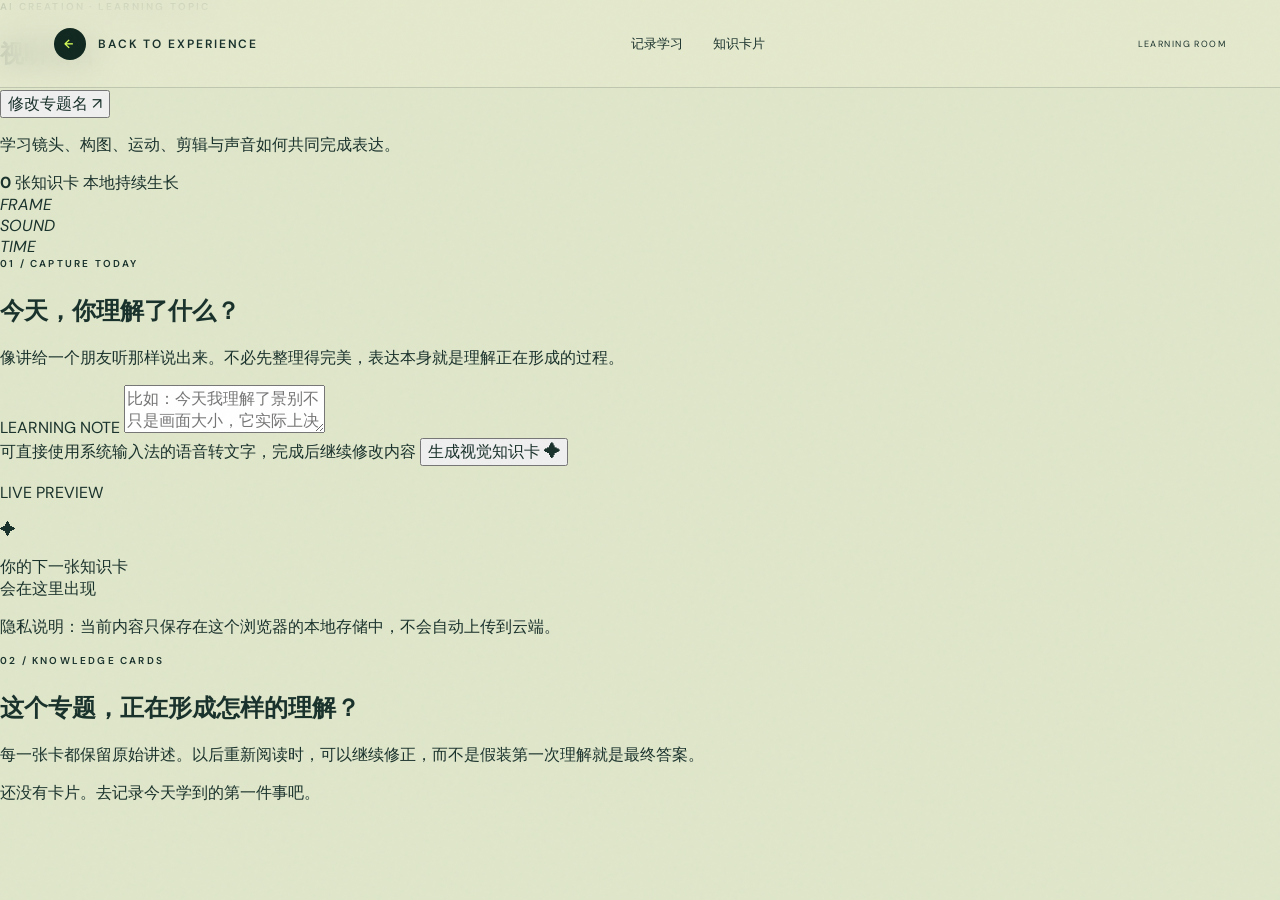
==== learning-topic.html @ 5f82a2ad "Update learning topics" ====
<!doctype html>
<html lang="zh-CN">
  <head>
    <meta charset="UTF-8" />
    <meta name="viewport" content="width=device-width, initial-scale=1.0" />
    <meta name="theme-color" content="#afcbd8" />
    <title>学习专题 · Nuonuo's Garden</title>
    <link rel="preconnect" href="https://fonts.googleapis.com" />
    <link rel="preconnect" href="https://fonts.gstatic.com" crossorigin />
    <link href="https://fonts.googleapis.com/css2?family=DM+Sans:wght@300;400;500;600&family=Noto+Serif+SC:wght@400;500;600&display=swap" rel="stylesheet" />
    <link rel="stylesheet" href="styles.css" />
  </head>
  <body class="learning-topic-page">
    <div class="noise"></div>
    <nav class="nav learning-nav">
      <a class="brand" href="experience.html#ai"><span class="brand-seed">←</span><span>BACK TO EXPERIENCE</span></a>
      <div class="nav-links"><a href="#capture">记录学习</a><a href="#cards">知识卡片</a></div>
      <span class="page-marker">LEARNING ROOM</span>
    </nav>

    <main>
      <section class="topic-hero">
        <div class="topic-hero-copy">
          <p class="eyebrow">AI CREATION · LEARNING TOPIC</p>
          <div class="editable-topic-title">
            <h1 id="topic-title">视听语言</h1>
            <button id="rename-topic" type="button">修改专题名 ↗</button>
          </div>
          <p id="topic-description">学习镜头、构图、运动、剪辑与声音如何共同完成表达。</p>
          <div class="topic-stats">
            <span><strong id="card-count">0</strong> 张知识卡</span>
            <span>本地持续生长</span>
          </div>
        </div>
        <div class="topic-hero-art" aria-hidden="true">
          <span></span><span></span><span></span>
          <i>FRAME<br />SOUND<br />TIME</i>
        </div>
      </section>

      <section class="learning-capture" id="capture">
        <div class="capture-heading">
          <div>
            <p class="section-index">01 / CAPTURE TODAY</p>
            <h2>今天，你理解了什么？</h2>
          </div>
          <p>像讲给一个朋友听那样说出来。不必先整理得完美，表达本身就是理解正在形成的过程。</p>
        </div>

        <div class="capture-workspace">
          <div class="capture-input">
            <label for="learning-input">LEARNING NOTE</label>
            <textarea id="learning-input" placeholder="比如：今天我理解了景别不只是画面大小，它实际上决定了观众与人物之间的心理距离……"></textarea>
            <div class="capture-actions">
              <span class="input-hint">可直接使用系统输入法的语音转文字，完成后继续修改内容</span>
              <button class="generate-card-button" id="generate-card" type="button">生成视觉知识卡 <b>✦</b></button>
            </div>
          </div>

          <div class="card-preview-panel">
            <p>LIVE PREVIEW</p>
            <div class="empty-preview" id="empty-preview">
              <span>✦</span>
              <p>你的下一张知识卡<br />会在这里出现</p>
            </div>
            <div class="generated-preview" id="generated-preview" hidden>
              <img id="preview-image" alt="新生成的视觉知识卡" />
              <div>
                <button id="download-card" type="button">下载 PNG ↓</button>
                <button id="continue-learning" type="button">继续记录</button>
              </div>
            </div>
          </div>
        </div>
        <p class="storage-note">隐私说明：当前内容只保存在这个浏览器的本地存储中，不会自动上传到云端。</p>
      </section>

      <section class="learning-card-library" id="cards">
        <div class="card-library-heading">
          <div><p class="section-index">02 / KNOWLEDGE CARDS</p><h2>这个专题，正在形成怎样的理解？</h2></div>
          <p>每一张卡都保留原始讲述。以后重新阅读时，可以继续修正，而不是假装第一次理解就是最终答案。</p>
        </div>
        <div class="learning-card-grid" id="learning-card-grid"></div>
        <div class="empty-library" id="empty-library">还没有卡片。去记录今天学到的第一件事吧。</div>
      </section>
    </main>

    <div class="rename-dialog" id="rename-dialog" hidden>
      <div>
        <label for="rename-input">专题名称</label>
        <input id="rename-input" maxlength="24" />
        <textarea id="description-input" maxlength="100" placeholder="用一句话描述这个专题"></textarea>
        <div><button id="cancel-rename" type="button">取消</button><button id="save-rename" type="button">保存</button></div>
      </div>
    </div>
    <script src="learning-topics.js"></script>
  </body>
</html>
---- styles.css ----
:root {
  --ink: #19312b;
  --paper: #dfe6ca;
  --cream: #f2efd9;
  --lime: #d9ff59;
  --pink: #ffa7b4;
  --blue: #a7d9e7;
  --green: #376a50;
  --deep: #102820;
}

* {
  box-sizing: border-box;
}

html {
  scroll-behavior: smooth;
}

body {
  margin: 0;
  color: var(--ink);
  background: var(--paper);
  font-family: "DM Sans", "PingFang SC", sans-serif;
  overflow-x: hidden;
}

button,
textarea {
  font: inherit;
}

button,
a {
  color: inherit;
}

.noise {
  position: fixed;
  inset: 0;
  z-index: 100;
  pointer-events: none;
  opacity: 0.045;
  background-image: url("data:image/svg+xml,%3Csvg viewBox='0 0 180 180' xmlns='http://www.w3.org/2000/svg'%3E%3Cfilter id='n'%3E%3CfeTurbulence type='fractalNoise' baseFrequency='.9' numOctaves='4' stitchTiles='stitch'/%3E%3C/filter%3E%3Crect width='100%25' height='100%25' filter='url(%23n)' opacity='.5'/%3E%3C/svg%3E");
}

.cursor-orb {
  position: fixed;
  width: 340px;
  height: 340px;
  border-radius: 50%;
  pointer-events: none;
  z-index: 0;
  transform: translate(-50%, -50%);
  background: radial-gradient(circle, rgba(240, 255, 179, 0.18), transparent 68%);
  transition: opacity 0.2s;
}

.nav {
  height: 88px;
  position: fixed;
  top: 0;
  left: 0;
  right: 0;
  z-index: 20;
  padding: 0 4.2vw;
  display: flex;
  align-items: center;
  justify-content: space-between;
  border-bottom: 1px solid rgba(25, 49, 43, 0.18);
  background: rgba(230, 234, 207, .78);
  backdrop-filter: blur(15px);
}

main > section {
  scroll-margin-top: 87px;
}

.brand,
.nav-links a {
  text-decoration: none;
}

.brand {
  display: flex;
  align-items: center;
  gap: 12px;
  font-size: 12px;
  letter-spacing: 0.16em;
  font-weight: 600;
}

.brand-seed {
  width: 32px;
  height: 32px;
  display: grid;
  place-items: center;
  color: var(--lime);
  background: var(--deep);
  border-radius: 50%;
}

.nav-links {
  display: flex;
  gap: 30px;
  font-size: 13px;
}

.nav-links a {
  position: relative;
}

.nav-links a::after {
  content: "";
  position: absolute;
  left: 0;
  bottom: -8px;
  width: 0;
  height: 1px;
  background: var(--ink);
  transition: width 0.3s ease;
}

.nav-links a:hover::after {
  width: 100%;
}

.sound-button {
  width: 42px;
  height: 42px;
  padding: 0;
  border-radius: 50%;
  border: 1px solid rgba(25, 49, 43, 0.35);
  background: transparent;
  display: flex;
  justify-content: center;
  align-items: center;
  gap: 3px;
  cursor: pointer;
}

.sound-button span {
  width: 2px;
  height: 10px;
  background: var(--ink);
  animation: audio 1.2s ease-in-out infinite alternate;
}

.sound-button span:nth-child(2) {
  animation-delay: -0.5s;
  height: 16px;
}

.sound-button span:nth-child(3) {
  animation-delay: -0.8s;
  height: 7px;
}

@keyframes audio {
  to { transform: scaleY(0.35); }
}

.hero {
  height: max(760px, 100vh);
  min-height: 720px;
  position: relative;
  display: grid;
  grid-template-columns: 40% 60%;
  align-items: center;
  overflow: hidden;
  background:
    radial-gradient(circle at 73% 48%, rgba(248, 255, 210, 0.8), transparent 34%),
    linear-gradient(135deg, #d6dfbd, #e8e8cc 72%, #d3dfc2);
}

.hero-copy {
  position: relative;
  z-index: 3;
  padding: 84px 0 0 8vw;
}

.eyebrow,
.section-index {
  margin: 0 0 25px;
  font-size: 10px;
  font-weight: 600;
  letter-spacing: 0.22em;
}

.hero h1 {
  max-width: 650px;
  margin: 0;
  font-family: "Noto Serif SC", serif;
  font-size: clamp(46px, 4.2vw, 64px);
  font-weight: 400;
  line-height: 1.15;
  letter-spacing: -0.055em;
}

.hero h1 em {
  display: block;
  font-style: normal;
  color: #5a7a61;
}

.intro {
  margin: 28px 0 34px;
  line-height: 1.95;
  font-family: "Noto Serif SC", serif;
  font-size: 15px;
  color: rgba(25, 49, 43, 0.7);
}

.primary-button {
  width: 205px;
  height: 58px;
  padding: 0 8px 0 24px;
  border: 0;
  border-radius: 99px;
  color: var(--lime);
  background: var(--deep);
  display: flex;
  justify-content: space-between;
  align-items: center;
  cursor: pointer;
  transition: transform 0.3s, box-shadow 0.3s;
}

.primary-button:hover {
  transform: translateY(-3px);
  box-shadow: 0 15px 30px rgba(16, 40, 32, 0.2);
}

.primary-button i {
  width: 43px;
  height: 43px;
  border-radius: 50%;
  display: grid;
  place-items: center;
  background: var(--lime);
  color: var(--deep);
  font-style: normal;
}

.world-stage {
  position: absolute;
  inset: 88px 0 0 35%;
  perspective: 1100px;
}

.world-stage-3d {
  overflow: hidden;
  perspective: none;
  cursor: grab;
  touch-action: none;
}

.world-stage-3d:active {
  cursor: grabbing;
}

.garden-canvas,
.garden-canvas canvas {
  position: absolute;
  inset: 0;
  width: 100%;
  height: 100%;
}

.garden-canvas canvas {
  display: block;
  outline: none;
}

.world-gradient {
  position: absolute;
  inset: 0;
  z-index: 2;
  pointer-events: none;
  background:
    linear-gradient(90deg, rgba(222, 230, 202, .9) 0%, transparent 18%),
    linear-gradient(0deg, rgba(222, 230, 202, .36), transparent 18%);
}

.world-loading {
  position: absolute;
  z-index: 8;
  left: 50%;
  top: 50%;
  display: flex;
  flex-direction: column;
  align-items: center;
  gap: 12px;
  transform: translate(-50%, -50%);
  transition: opacity .7s, visibility .7s;
}

.world-loading.ready {
  opacity: 0;
  visibility: hidden;
}

.world-loading span {
  width: 38px;
  height: 38px;
  border-radius: 50%;
  border: 1px solid rgba(25, 49, 43, .18);
  border-top-color: var(--ink);
  animation: spin 1.1s linear infinite;
}

.world-loading p {
  margin: 0;
  font: 10px "Noto Serif SC";
  letter-spacing: .1em;
}

.sky-haze {
  position: absolute;
  border-radius: 50%;
  filter: blur(8px);
  opacity: 0.58;
}

.haze-one {
  width: 350px;
  height: 70px;
  top: 12%;
  left: 26%;
  background: rgba(255,255,255,0.55);
  transform: rotate(-8deg);
}

.haze-two {
  width: 260px;
  height: 58px;
  right: 4%;
  top: 48%;
  background: rgba(255,255,255,0.35);
}

.sun {
  position: absolute;
  width: 114px;
  height: 114px;
  top: 7%;
  right: 7%;
  border-radius: 50%;
  display: flex;
  flex-direction: column;
  justify-content: center;
  align-items: center;
  background: rgba(228, 255, 119, 0.6);
  box-shadow: 0 0 60px rgba(228, 255, 119, 0.7);
  animation: breathe 4s ease-in-out infinite;
}

.sun span { font-size: 9px; letter-spacing: .12em; }
.sun strong { margin-top: 4px; font: 500 17px "Noto Serif SC"; }

@keyframes breathe {
  50% { transform: scale(1.06); box-shadow: 0 0 90px rgba(228, 255, 119, 0.85); }
}

.island-wrap {
  position: absolute;
  width: min(57vw, 780px);
  height: 630px;
  left: 49%;
  top: 51%;
  transform: translate(-50%, -48%);
  transform-style: preserve-3d;
  transition: transform 0.2s ease-out;
}

.island {
  position: absolute;
  width: 580px;
  height: 500px;
  left: 50%;
  top: 48%;
  transform: translate(-50%, -50%) rotateX(5deg) rotateZ(-4deg);
  filter: drop-shadow(0 40px 28px rgba(34, 52, 36, 0.18));
}

.land-top {
  position: absolute;
  z-index: 5;
  width: 570px;
  height: 325px;
  border-radius: 48% 52% 51% 49% / 46% 43% 57% 54%;
  background:
    radial-gradient(circle at 72% 32%, #bacf83 0 2%, transparent 2.4%),
    radial-gradient(circle at 77% 45%, #8eb36b 0 1.5%, transparent 2%),
    radial-gradient(circle at 40% 64%, #c2d78b 0 3%, transparent 3.4%),
    linear-gradient(150deg, #a9c67a, #6e9c61 65%, #588855);
  box-shadow:
    inset 12px 18px 40px rgba(236,255,184,.35),
    inset -18px -18px 30px rgba(36,85,57,.2);
  overflow: hidden;
}

.island-soil {
  position: absolute;
  z-index: 2;
  width: 520px;
  height: 290px;
  left: 27px;
  top: 155px;
  clip-path: polygon(0 0, 100% 0, 83% 64%, 56% 100%, 27% 80%);
  background: linear-gradient(160deg, #8b6748, #5b4938 45%, #273a2e);
  overflow: hidden;
}

.soil-layer {
  position: absolute;
  left: -3%;
  width: 108%;
  height: 24px;
  border-radius: 50%;
  border-top: 2px solid rgba(240, 208, 146, .25);
}

.layer-a { top: 40%; transform: rotate(4deg); }
.layer-b { top: 57%; transform: rotate(-4deg); }
.layer-c { top: 72%; transform: rotate(7deg); }

.roots i {
  position: absolute;
  width: 2px;
  height: 130px;
  left: 50%;
  top: 5px;
  background: linear-gradient(#cba66a, transparent);
  transform-origin: top;
  opacity: .55;
}

.roots i:nth-child(1) { transform: rotate(18deg); }
.roots i:nth-child(2) { transform: rotate(-24deg); }
.roots i:nth-child(3) { left: 36%; transform: rotate(8deg); }
.roots i:nth-child(4) { left: 66%; transform: rotate(-12deg); }
.roots i:nth-child(5) { left: 77%; transform: rotate(25deg); }

.island-shadow {
  position: absolute;
  left: 50%;
  bottom: 5%;
  width: 480px;
  height: 70px;
  border-radius: 50%;
  background: rgba(42, 65, 51, 0.16);
  filter: blur(24px);
  transform: translateX(-50%);
}

.path {
  position: absolute;
  background: #d7d29b;
  opacity: .8;
}

.path-one {
  width: 240px;
  height: 65px;
  left: 160px;
  top: 168px;
  border-radius: 50%;
  transform: rotate(15deg);
}

.path-two {
  width: 80px;
  height: 210px;
  left: 288px;
  top: 37px;
  border-radius: 50%;
  transform: rotate(-10deg);
}

.pond {
  position: absolute;
  width: 150px;
  height: 84px;
  left: 68px;
  top: 140px;
  border: 6px solid rgba(239,235,180,.5);
  border-radius: 52% 48% 58% 42%;
  transform: rotate(-12deg);
  background: linear-gradient(145deg, #7ebbb3, #aee0d2);
  box-shadow: inset 7px 8px 10px rgba(255,255,255,.35);
}

.pond-glint {
  position: absolute;
  width: 65px;
  height: 2px;
  left: 30px;
  top: 23px;
  background: rgba(255,255,255,.7);
  box-shadow: 25px 17px 0 rgba(255,255,255,.45);
  animation: glint 3s ease-in-out infinite;
}

@keyframes glint { 50% { transform: translateX(14px); opacity: .35; } }

.tree {
  position: absolute;
  width: 160px;
  height: 190px;
  left: 218px;
  top: 15px;
  z-index: 8;
}

.trunk {
  position: absolute;
  width: 22px;
  height: 110px;
  left: 70px;
  bottom: 4px;
  border-radius: 10px;
  background: linear-gradient(90deg, #5d4932, #8a6741);
  transform: rotate(4deg);
}

.trunk::after,
.trunk::before {
  content: "";
  position: absolute;
  width: 10px;
  height: 62px;
  top: -23px;
  left: -11px;
  border-radius: 8px;
  background: #6d5236;
  transform: rotate(-34deg);
}

.trunk::after {
  left: 23px;
  transform: rotate(39deg);
}

.crown {
  position: absolute;
  border-radius: 47% 53% 45% 55%;
  background: radial-gradient(circle at 35% 30%, #b7d579, #548659 72%);
  box-shadow: inset -8px -8px 20px rgba(31,77,54,.22);
}

.crown-a { width: 100px; height: 95px; left: 28px; top: 3px; }
.crown-b { width: 90px; height: 80px; left: 3px; top: 48px; }
.crown-c { width: 94px; height: 88px; right: 0; top: 46px; }

.tree-fruit {
  position: absolute;
  z-index: 4;
  width: 9px;
  height: 9px;
  border-radius: 50%;
  background: var(--pink);
  box-shadow: 0 0 0 3px rgba(255,255,255,.15);
}
.f1 { left: 49px; top: 43px; }
.f2 { left: 112px; top: 71px; }
.f3 { left: 73px; top: 96px; }

.glass-house {
  position: absolute;
  z-index: 7;
  width: 120px;
  height: 110px;
  right: 55px;
  top: 92px;
  filter: drop-shadow(5px 8px 8px rgba(23,50,39,.2));
}

.house-roof {
  width: 0;
  height: 0;
  border-left: 60px solid transparent;
  border-right: 60px solid transparent;
  border-bottom: 48px solid rgba(224, 244, 213, .8);
}

.house-body {
  height: 62px;
  border: 2px solid rgba(50,90,68,.5);
  background:
    linear-gradient(90deg, transparent 32%, rgba(43,84,64,.4) 33% 34%, transparent 35% 65%, rgba(43,84,64,.4) 66% 67%, transparent 68%),
    rgba(210, 239, 207, .55);
}

.house-door {
  position: absolute;
  width: 30px;
  height: 48px;
  bottom: 0;
  left: 45px;
  border: 2px solid #52765d;
}

.mountain {
  position: absolute;
  width: 0;
  height: 0;
  border-left: 52px solid transparent;
  border-right: 52px solid transparent;
  border-bottom: 104px solid #769899;
  filter: drop-shadow(6px 7px 4px rgba(25,65,57,.16));
}

.mountain::after {
  content: "";
  position: absolute;
  left: -25px;
  top: 53px;
  width: 0;
  height: 0;
  border-left: 25px solid transparent;
  border-right: 25px solid transparent;
  border-bottom: 51px solid #ebefdc;
}

.m1 { right: 30px; top: 14px; transform: scale(.72); }
.m2 { right: 88px; top: 20px; transform: scale(.48); opacity: .78; }

.plant-bed {
  position: absolute;
  z-index: 6;
  width: 75px;
  height: 52px;
  background:
    radial-gradient(ellipse at bottom, transparent 52%, #ef9aa5 54% 61%, transparent 63%) 0 0 / 18px 25px,
    radial-gradient(ellipse at bottom, transparent 52%, #f5d966 54% 61%, transparent 63%) 8px 10px / 18px 25px;
}

.bed-one { left: 88px; top: 85px; transform: rotate(-12deg); }
.bed-two { left: 390px; top: 222px; transform: rotate(10deg) scale(.8); }

.generated-plants {
  position: absolute;
  z-index: 12;
  left: 397px;
  top: 179px;
  display: flex;
  gap: 7px;
  align-items: flex-end;
}

.new-flower {
  position: relative;
  width: 18px;
  height: 62px;
  transform-origin: bottom;
  animation: growPlant 1.2s cubic-bezier(.2,.95,.4,1.1) both;
}

.new-flower::before {
  content: "";
  position: absolute;
  left: 8px;
  bottom: 0;
  width: 2px;
  height: 50px;
  background: #315f43;
}

.new-flower::after {
  content: "✿";
  position: absolute;
  left: -1px;
  top: -3px;
  color: #fff1d1;
  font-size: 21px;
  text-shadow: 0 1px 5px #e4919b;
}

@keyframes growPlant {
  from { transform: scaleY(0) rotate(-8deg); opacity: 0; }
  to { transform: scaleY(1) rotate(0); opacity: 1; }
}

.floating-label {
  position: absolute;
  z-index: 9;
  padding: 11px 15px 11px 32px;
  border: 1px solid rgba(25,49,43,.25);
  border-radius: 8px;
  background: rgba(239, 242, 215, .62);
  backdrop-filter: blur(7px);
  box-shadow: 0 10px 30px rgba(35,60,48,.08);
}

.floating-label p { margin: 0 0 2px; font: 500 12px "Noto Serif SC"; }
.floating-label small { opacity: .58; font-size: 9px; }
.label-dot {
  position: absolute;
  width: 7px; height: 7px;
  border-radius: 50%;
  background: var(--lime);
  box-shadow: 0 0 0 5px rgba(177,203,101,.2);
  left: 14px; top: 20px;
}
.label-library { left: 13%; top: 22%; animation: float 4s ease-in-out infinite; }
.label-snow { right: 5%; bottom: 25%; animation: float 4s ease-in-out -2s infinite; }
@keyframes float { 50% { transform: translateY(-9px); } }

.world-caption {
  z-index: 9;
  position: absolute;
  right: 5%;
  bottom: 5%;
  display: flex;
  align-items: center;
  gap: 13px;
  font-size: 10px;
  letter-spacing: .08em;
}
.world-caption span {
  width: 27px; height: 27px;
  display: grid; place-items: center;
  border-radius: 50%;
  border: 1px solid rgba(25,49,43,.4);
}

.drag-icon {
  font-size: 13px;
}

.scroll-note {
  position: absolute;
  left: 4.2vw;
  bottom: 28px;
  display: flex;
  gap: 16px;
  align-items: center;
  font-size: 9px;
  letter-spacing: .18em;
  transform: rotate(-90deg);
  transform-origin: left center;
}
.scroll-note i { width: 50px; height: 1px; background: var(--ink); }

.manifesto {
  min-height: 700px;
  padding: 110px 8vw 90px;
  color: var(--cream);
  background: var(--deep);
}

.value-section {
  padding: 125px 8vw 135px;
  background: #f1efdc;
}

.value-intro {
  padding-bottom: 80px;
  border-bottom: 1px solid rgba(25,49,43,.2);
}

.value-question {
  margin: 0 0 18px;
  color: rgba(25,49,43,.55);
  font: 400 13px "Noto Serif SC";
}

.value-intro h2 {
  max-width: 1050px;
  margin: 0;
  font: 400 clamp(43px, 5.7vw, 82px)/1.28 "Noto Serif SC";
  letter-spacing: -.055em;
}

.value-intro h2 em {
  color: #5f8063;
  font-style: normal;
}

.value-body {
  display: grid;
  grid-template-columns: 36% 64%;
  padding-top: 75px;
}

.value-statement {
  padding-right: 6vw;
}

.value-statement p {
  margin: 0 0 22px;
  color: rgba(25,49,43,.64);
  font: 400 13px/2 "Noto Serif SC";
}

.value-statement .lead {
  color: var(--ink);
  font-size: 19px;
  line-height: 1.85;
}

.ability-grid {
  display: grid;
  grid-template-columns: repeat(2, 1fr);
  border-top: 1px solid rgba(25,49,43,.2);
  border-left: 1px solid rgba(25,49,43,.2);
}

.ability-grid article {
  min-height: 185px;
  padding: 25px 28px;
  border-right: 1px solid rgba(25,49,43,.2);
  border-bottom: 1px solid rgba(25,49,43,.2);
  transition: background .3s, transform .3s;
}

.ability-grid article:hover {
  background: #e2e9bb;
  transform: translateY(-3px);
}

.ability-grid span {
  font-size: 9px;
  letter-spacing: .14em;
}

.ability-grid h3 {
  margin: 42px 0 10px;
  font: 500 19px "Noto Serif SC";
}

.ability-grid p {
  margin: 0;
  color: rgba(25,49,43,.6);
  font: 400 11px/1.8 "Noto Serif SC";
}

.ability-grid .ability-future {
  color: var(--lime);
  background: var(--deep);
}

.ability-grid .ability-future:hover {
  background: #23483c;
}

.ability-grid .ability-future p {
  color: rgba(242,239,217,.62);
}

.journey-section {
  padding: 125px 8vw 135px;
  color: var(--cream);
  background: #23483c;
}

.journey-head {
  display: flex;
  justify-content: space-between;
  align-items: end;
  margin-bottom: 80px;
}

.journey-head h2 {
  margin: 0;
  font: 400 clamp(42px, 5vw, 72px)/1.3 "Noto Serif SC";
  letter-spacing: -.05em;
}

.journey-head > p {
  margin: 0 0 10px;
  color: rgba(242,239,217,.55);
  font: 400 12px/1.9 "Noto Serif SC";
}

.journey-section .section-index {
  color: var(--lime);
}

.journey-timeline {
  border-top: 1px solid rgba(242,239,217,.22);
}

.journey-chapter {
  display: grid;
  grid-template-columns: 18% 62% 20%;
  padding: 48px 0 55px;
  border-bottom: 1px solid rgba(242,239,217,.22);
}

.chapter-year span,
.chapter-main small {
  color: var(--lime);
  font-size: 9px;
  letter-spacing: .17em;
}

.chapter-year strong {
  display: block;
  margin-top: 15px;
  font: 400 20px "Noto Serif SC";
}

.chapter-main {
  padding-right: 7vw;
}

.chapter-main h3 {
  margin: 14px 0 22px;
  font: 400 clamp(25px, 2.5vw, 37px)/1.45 "Noto Serif SC";
}

.chapter-main > p {
  margin: 0 0 26px;
  color: rgba(242,239,217,.66);
  font: 400 12px/2 "Noto Serif SC";
}

.chapter-main ul {
  margin: 0;
  padding: 0;
  list-style: none;
}

.chapter-main li {
  position: relative;
  padding: 9px 0 9px 18px;
  color: rgba(242,239,217,.78);
  border-top: 1px solid rgba(242,239,217,.1);
  font-size: 11px;
}

.chapter-main li::before {
  content: "↗";
  position: absolute;
  left: 0;
  color: var(--lime);
}

.chapter-seed {
  width: 145px;
  height: 145px;
  margin-left: auto;
  border: 1px solid rgba(217,255,89,.5);
  border-radius: 50%;
  display: flex;
  flex-direction: column;
  justify-content: center;
  align-items: center;
  text-align: center;
}

.chapter-seed i {
  margin-bottom: 10px;
  color: var(--lime);
  font-size: 8px;
  letter-spacing: .12em;
  font-style: normal;
}

.chapter-seed span {
  font: 400 12px/1.6 "Noto Serif SC";
}

.chapter-now .chapter-seed {
  color: var(--deep);
  border-color: var(--lime);
  background: var(--lime);
}

.chapter-now .chapter-seed i {
  color: var(--deep);
}

.manifesto .section-index { color: var(--lime); }
.manifesto-title { display: grid; grid-template-columns: 32% 68%; }
.manifesto-title > p {
  margin: 13px 0 0;
  font-size: 12px;
  color: rgba(242,239,217,.6);
}
.manifesto h2 {
  max-width: 850px;
  margin: 0;
  font: 400 clamp(36px, 4.2vw, 60px)/1.35 "Noto Serif SC";
  letter-spacing: -.045em;
}
.manifesto h2 span { color: var(--lime); }
.rule-notes {
  width: 68%;
  margin: 85px 0 0 auto;
  display: grid;
  grid-template-columns: repeat(3, 1fr);
  border-top: 1px solid rgba(242,239,217,.18);
}
.rule-notes article { padding: 27px 35px 0 0; }
.rule-notes span { color: var(--lime); font: 500 12px "Noto Serif SC"; }
.rule-notes p { font-size: 11px; line-height: 1.8; color: rgba(242,239,217,.5); }

.life-cards {
  padding: 120px 4.2vw 140px;
  background: #f1efdc;
}

.card-content-map {
  margin: 85px 4vw 0;
  display: grid;
  grid-template-columns: repeat(2, 1fr);
  border-top: 1px solid rgba(25,49,43,.2);
  border-left: 1px solid rgba(25,49,43,.2);
}

.card-content-map > article,
.livelihood-card {
  min-height: 260px;
  padding: 34px 36px;
  border-right: 1px solid rgba(25,49,43,.2);
  border-bottom: 1px solid rgba(25,49,43,.2);
}

.content-card-title {
  display: flex;
  gap: 20px;
  align-items: baseline;
}

.content-card-title span {
  font-size: 9px;
}

.content-card-title h3,
.livelihood-card h3 {
  margin: 0;
  font: 500 21px "Noto Serif SC";
}

.card-content-map > article > p,
.livelihood-card p {
  margin: 25px 0;
  color: rgba(25,49,43,.65);
  font: 400 12px/1.9 "Noto Serif SC";
}

.tag-row {
  display: flex;
  flex-wrap: wrap;
  gap: 7px;
}

.tag-row span {
  padding: 6px 10px;
  border: 1px solid rgba(25,49,43,.22);
  border-radius: 99px;
  font-size: 9px;
}

.livelihood-card {
  color: var(--cream);
  background: var(--deep);
}

.livelihood-card > span {
  color: var(--lime);
  font-size: 8px;
  letter-spacing: .17em;
}

.livelihood-card h3 {
  margin-top: 22px;
  font-size: 28px;
}

.livelihood-card p {
  color: rgba(242,239,217,.64);
}

.future-section {
  padding: 125px 8vw 140px;
  background: #dce5bd;
}

.future-heading {
  display: grid;
  grid-template-columns: 28% 48% 24%;
  align-items: end;
  margin-bottom: 70px;
}

.future-heading .section-index {
  align-self: start;
}

.future-heading h2 {
  margin: 0;
  font: 400 clamp(38px, 4.2vw, 62px)/1.35 "Noto Serif SC";
  letter-spacing: -.045em;
}

.future-heading > p:last-child {
  margin: 0 0 10px;
  padding-left: 30px;
  color: rgba(25,49,43,.58);
  font: 400 11px/1.9 "Noto Serif SC";
}

.future-grid {
  display: grid;
  grid-template-columns: repeat(3, 1fr);
  gap: 12px;
}

.future-grid article {
  min-height: 285px;
  padding: 26px;
  border: 1px solid rgba(25,49,43,.24);
  border-radius: 3px;
  display: flex;
  flex-direction: column;
  transition: transform .35s, background .35s;
}

.future-grid article:hover {
  transform: translateY(-8px);
  background: rgba(242,239,217,.5);
}

.future-grid span {
  font-size: 8px;
  letter-spacing: .16em;
}

.future-grid h3 {
  margin: auto 0 16px;
  font: 500 23px "Noto Serif SC";
}

.future-grid p {
  margin: 0;
  color: rgba(25,49,43,.62);
  font: 400 11px/1.85 "Noto Serif SC";
}

.future-grid .future-product {
  color: var(--lime);
  background: var(--deep);
  border-color: var(--deep);
}

.future-grid .future-product:hover {
  background: #23483c;
}

.future-grid .future-product p {
  color: rgba(242,239,217,.64);
}

.decades-section {
  min-height: 760px;
  padding: 125px 8vw;
  display: grid;
  grid-template-columns: 42% 58%;
  align-items: center;
  overflow: hidden;
  background: #e8c5ad;
}

.decades-copy {
  padding-right: 5vw;
}

.decades-copy h2 {
  max-width: 540px;
  margin: 0;
  font: 400 clamp(38px, 3.8vw, 54px)/1.4 "Noto Serif SC";
  letter-spacing: -.045em;
}

.decades-copy > p:last-child {
  margin-top: 30px;
  color: rgba(25,49,43,.62);
  font: 400 12px/2 "Noto Serif SC";
}

.decade-rings {
  position: relative;
  height: 520px;
}

.decade-rings article {
  position: absolute;
  width: 330px;
  height: 330px;
  padding: 75px 62px;
  border: 1px solid rgba(25,49,43,.35);
  border-radius: 50%;
  transition: transform .4s, background .4s;
}

.decade-rings article:hover {
  z-index: 5;
  transform: translateY(-12px);
  background: rgba(242,239,217,.64);
}

.decade-rings article:nth-child(1) { left: 0; top: 95px; background: var(--lime); }
.decade-rings article:nth-child(2) { left: 30%; top: 0; }
.decade-rings article:nth-child(3) { left: 56%; top: 155px; }

.decade-rings span {
  font-size: 11px;
  letter-spacing: .13em;
}

.decade-rings h3 {
  margin: 20px 0 14px;
  font: 500 24px "Noto Serif SC";
}

.decade-rings p {
  margin: 0;
  color: rgba(25,49,43,.66);
  font: 400 11px/1.8 "Noto Serif SC";
}

.decade-rings i {
  position: absolute;
  right: 42px;
  bottom: 48px;
  font-size: 8px;
  letter-spacing: .13em;
  font-style: normal;
}

.section-head {
  padding: 0 4vw 65px;
  display: flex;
  justify-content: space-between;
  align-items: flex-end;
}
.section-head h2,
.memory-copy h2 {
  margin: 0;
  font: 400 clamp(40px, 4.8vw, 68px)/1.25 "Noto Serif SC";
  letter-spacing: -.04em;
}
.section-desc {
  width: 300px;
  margin: 0 0 10px;
  font: 400 13px/1.9 "Noto Serif SC";
  color: rgba(25,49,43,.58);
}

.card-orbit {
  display: grid;
  grid-template-columns: repeat(5, minmax(180px, 1fr));
  gap: 12px;
}

.life-card {
  min-height: 480px;
  padding: 22px 20px;
  border-radius: 150px 150px 20px 20px;
  display: flex;
  flex-direction: column;
  justify-content: space-between;
  position: relative;
  overflow: hidden;
  transition: transform .45s cubic-bezier(.2,.7,.3,1), border-radius .45s;
  cursor: pointer;
  color: inherit;
  text-decoration: none;
}

.card-enter {
  height: 34px;
  margin-top: 18px;
  padding-top: 12px;
  border-top: 1px solid rgba(25,49,43,.25);
  display: flex;
  justify-content: space-between;
  font-size: 10px;
}

.card-enter i {
  font-style: normal;
  transition: transform .3s;
}

.life-card:hover .card-enter i {
  transform: translateX(5px);
}

.card-detail-hero {
  min-height: 100vh;
  padding: 150px 8vw 85px;
  position: relative;
  display: flex;
  align-items: center;
  overflow: hidden;
  background: #d9e6a2;
}

.work-nav {
  background: rgba(217,230,162,.84);
}

.page-marker {
  font-size: 9px;
  letter-spacing: .16em;
}

.detail-number {
  position: absolute;
  right: 3vw;
  bottom: -15vw;
  color: rgba(25,49,43,.07);
  font: 500 55vw/1 "DM Sans";
  letter-spacing: -.12em;
}

.detail-copy {
  position: relative;
  z-index: 2;
  max-width: 1120px;
}

.detail-copy h1 {
  max-width: 1100px;
  margin: 0;
  font: 400 clamp(44px, 4.2vw, 64px)/1.3 "Noto Serif SC";
  letter-spacing: -.055em;
}

.detail-copy h1 em {
  display: block;
  color: #587557;
  font-style: normal;
}

.detail-copy > p:last-child {
  max-width: 520px;
  margin-top: 35px;
  color: rgba(25,49,43,.62);
  font: 400 14px/2 "Noto Serif SC";
}

.detail-orbit {
  position: absolute;
  right: 8vw;
  top: 24%;
  width: 250px;
  height: 250px;
}

.detail-orbit span {
  position: absolute;
  inset: 0;
  border: 1px solid rgba(25,49,43,.35);
  border-radius: 50%;
}

.detail-orbit span:nth-child(2) { transform: translateX(-52px); }
.detail-orbit span:nth-child(3) { transform: translateX(52px); }
.detail-orbit p {
  position: absolute;
  inset: 0;
  display: grid;
  place-items: center;
  margin: 0;
  text-align: center;
  font: 500 12px/1.7 "Noto Serif SC";
}

.detail-scroll {
  position: absolute;
  left: 8vw;
  bottom: 42px;
  z-index: 3;
  padding-bottom: 8px;
  border-bottom: 1px solid rgba(25,49,43,.4);
  text-decoration: none;
  font-size: 10px;
  letter-spacing: .12em;
}

.work-now {
  padding: 125px 8vw 140px;
  background: #dce5bd;
}

.work-future-grid {
  grid-template-columns: repeat(3, 1fr);
}

.return-world {
  height: 160px;
  display: grid;
  place-items: center;
  color: var(--lime);
  background: var(--deep);
  text-decoration: none;
  font: 400 18px "Noto Serif SC";
}
.life-card:hover { transform: translateY(-16px); border-radius: 110px 110px 20px 20px; }
.card-work { background: #d9e6a2; }
.card-experience { background: #a9d4c5; }
.card-sense { background: #aac8e1; }
.card-record { background: #efc6ae; }
.card-share { background: #f3aeb7; }
.card-top { display: flex; justify-content: space-between; font-size: 10px; }
.card-top i { font-size: 17px; font-style: normal; }
.life-card small { font-size: 8px; letter-spacing: .16em; }
.life-card h3 { margin: 8px 0; font: 500 26px "Noto Serif SC"; }
.life-card p { min-height: 52px; margin: 0; font: 400 11px/1.65 "Noto Serif SC"; }
.card-progress { height: 2px; margin-top: 18px; background: rgba(25,49,43,.2); }
.card-progress i {
  display: block; height: 100%; width: var(--progress);
  background: var(--ink); transition: width .7s;
}

.card-symbol { height: 190px; position: relative; }
.symbol-work span {
  position: absolute;
  width: 72px; height: 72px;
  border: 1px solid var(--ink);
  border-radius: 50%;
  left: calc(50% - 36px); top: 42px;
}
.symbol-work span:nth-child(2) { transform: translateX(-28px); }
.symbol-work span:nth-child(3) { transform: translateX(28px); }
.symbol-map span {
  position: absolute; left: 50%; top: 20px;
  width: 1px; height: 150px; background: var(--ink);
  transform-origin: bottom;
}
.symbol-map span:nth-child(1) { transform: rotate(-42deg); }
.symbol-map span:nth-child(2) { transform: rotate(0); }
.symbol-map span:nth-child(3) { transform: rotate(42deg); }
.symbol-wave span {
  position: absolute; left: 8%; right: 8%; height: 38px;
  border-top: 1px solid var(--ink); border-radius: 50%;
}
.symbol-wave span:nth-child(1) { top: 47px; }
.symbol-wave span:nth-child(2) { top: 76px; }
.symbol-wave span:nth-child(3) { top: 105px; }
.symbol-record span {
  position: absolute; width: 120px; height: 145px;
  left: calc(50% - 60px); top: 20px;
  border: 1px solid var(--ink); border-radius: 60px 60px 4px 4px;
  box-shadow: 10px 10px 0 rgba(25,49,43,.1);
}
.symbol-record span::after {
  content: "10"; position: absolute; inset: 0;
  display: grid; place-items: center;
  font: 400 44px "Noto Serif SC";
}
.symbol-flower {
  display: grid; place-items: center;
  font-size: 125px; line-height: 1;
  animation: spin 18s linear infinite;
}
@keyframes spin { to { transform: rotate(360deg); } }

.memory-section {
  min-height: 820px;
  padding: 130px 6vw;
  display: grid;
  grid-template-columns: 35% 65%;
  color: var(--cream);
  background: #173a32;
}
.memory-copy { padding: 20px 45px 0 1vw; }
.memory-copy .section-index { color: var(--lime); }
.memory-copy > p:not(.section-index) {
  margin-top: 35px;
  font: 400 13px/2 "Noto Serif SC";
  color: rgba(242,239,217,.58);
}
.text-button {
  display: inline-block;
  margin-top: 38px; padding: 0 0 8px;
  color: var(--cream); border: 0; border-bottom: 1px solid rgba(242,239,217,.35);
  background: transparent; cursor: pointer; font-size: 12px; text-decoration: none;
}
.text-button span { margin-left: 25px; }
.memory-gallery { display: grid; grid-template-columns: repeat(3, 1fr); gap: 15px; }
.memory {
  height: 550px; padding: 18px;
  border: 1px solid rgba(242,239,217,.2);
  display: flex; flex-direction: column;
  transition: transform .35s, background .35s;
}
.memory:hover { transform: translateY(-12px); background: rgba(255,255,255,.05); }
.memory > span { font-size: 8px; letter-spacing: .14em; }
.memory-art { height: 360px; margin: 16px 0 22px; overflow: hidden; }
.memory h3 { margin: 0 0 9px; font: 400 17px/1.5 "Noto Serif SC"; }
.memory small { margin-top: auto; font-size: 8px; color: var(--lime); letter-spacing: .15em; }
.art-rings {
  background:
    repeating-radial-gradient(circle at 50% 50%, transparent 0 18px, rgba(221,255,94,.8) 19px 20px),
    radial-gradient(circle, #87a976, #254b3c 70%);
}
.art-lake {
  background:
    radial-gradient(circle at 67% 25%, #f2f0c9 0 12%, transparent 13%),
    linear-gradient(175deg, transparent 0 47%, rgba(242,240,201,.55) 48%, transparent 50%),
    linear-gradient(#92b9ad 0 50%, #517e75 51% 70%, #244a3e);
}
.art-mountain {
  clip-path: polygon(50% 0, 100% 100%, 0 100%);
  background:
    linear-gradient(150deg, transparent 0 49%, rgba(255,255,255,.2) 50% 54%, transparent 55%),
    linear-gradient(35deg, #bed2c4, #4b7568 45%, #183e35 46%);
}

.story-panel {
  position: fixed;
  z-index: 202;
  top: 0; right: 0; bottom: 0;
  width: min(610px, 100%);
  padding: 65px clamp(30px, 6vw, 75px);
  color: var(--cream);
  background: #16352e;
  transform: translateX(105%);
  transition: transform .65s cubic-bezier(.7,0,.2,1);
  overflow-y: auto;
}
.story-panel.open { transform: translateX(0); }
.panel-backdrop {
  position: fixed; inset: 0; z-index: 201;
  background: rgba(12,28,23,.35); backdrop-filter: blur(4px);
  opacity: 0; pointer-events: none; transition: opacity .4s;
}
.panel-backdrop.open { opacity: 1; pointer-events: auto; }
.panel-close {
  position: absolute; right: 28px; top: 26px;
  width: 40px; height: 40px; border-radius: 50%;
  border: 1px solid rgba(242,239,217,.35); background: transparent;
  color: var(--cream); font-size: 24px; cursor: pointer;
}
.panel-step { color: var(--lime); font-size: 9px; letter-spacing: .18em; }
.story-panel h2 { margin: 32px 0 18px; font: 400 40px/1.35 "Noto Serif SC"; }
.story-panel > p { font: 400 12px/1.8 "Noto Serif SC"; color: rgba(242,239,217,.55); }
.story-panel textarea {
  width: 100%; height: 180px; margin-top: 30px; padding: 20px;
  resize: none; outline: none; color: var(--cream);
  border: 1px solid rgba(242,239,217,.25); border-radius: 4px;
  background: rgba(255,255,255,.04); font: 400 13px/1.8 "Noto Serif SC";
}
.story-panel textarea:focus { border-color: var(--lime); }
.story-panel textarea::placeholder { color: rgba(242,239,217,.27); }
.story-tags { margin: 14px 0 28px; display: flex; flex-wrap: wrap; gap: 8px; }
.story-tags button {
  padding: 7px 12px; border-radius: 99px; cursor: pointer;
  color: rgba(242,239,217,.7); border: 1px solid rgba(242,239,217,.22); background: transparent;
  font-size: 10px;
}
.story-tags button:hover { color: var(--deep); background: var(--lime); border-color: var(--lime); }
.grow-button {
  width: 100%; height: 58px; padding: 0 18px 0 23px;
  display: flex; justify-content: space-between; align-items: center;
  border: 0; background: var(--lime); color: var(--deep); cursor: pointer;
}
.grow-button i { font-style: normal; }
.growth-result { display: none; text-align: center; padding-top: 8px; }
.growth-result.visible { display: block; animation: resultIn .8s ease both; }
@keyframes resultIn { from { opacity: 0; transform: translateY(20px); } }
.result-visual {
  width: 160px; height: 160px; margin: 20px auto 25px;
  border-radius: 50%; display: grid; place-items: center;
  background: radial-gradient(circle, #f3b6bd, #799e76 70%, transparent 71%);
  box-shadow: 0 0 60px rgba(217,255,89,.12);
}
.result-visual span { font-size: 80px; color: #fff4d2; animation: spin 15s linear infinite; }
.result-label { color: var(--lime) !important; font: 600 8px "DM Sans" !important; letter-spacing: .2em; }
.growth-result h3 { font: 400 24px/1.5 "Noto Serif SC"; }
.result-quote { font-style: italic !important; }
.result-meta { display: flex; justify-content: center; gap: 8px; margin: 28px 0; }
.result-meta span { padding: 7px 10px; border: 1px solid rgba(242,239,217,.2); border-radius: 99px; font-size: 9px; }
.back-world { border: 0; border-bottom: 1px solid var(--cream); color: var(--cream); background: transparent; padding: 8px 0; cursor: pointer; }

.knowledge-section {
  padding: 125px 8vw 140px;
  background: #edf0d8;
}
.knowledge-heading {
  display: grid;
  grid-template-columns: 68% 32%;
  align-items: end;
  margin-bottom: 70px;
}
.knowledge-heading h2 {
  max-width: 800px;
  margin: 0;
  font: 400 clamp(38px, 4vw, 58px)/1.38 "Noto Serif SC";
  letter-spacing: -.045em;
  text-wrap: balance;
}
.knowledge-heading > p {
  margin: 0 0 10px;
  padding-left: 35px;
  color: rgba(25,49,43,.62);
  font: 400 12px/1.95 "Noto Serif SC";
}
.knowledge-portals { display: grid; grid-template-columns: repeat(2, 1fr); gap: 16px; }
.portal-card {
  min-height: 690px;
  padding: 28px;
  border: 1px solid rgba(25,49,43,.22);
  display: flex;
  flex-direction: column;
  transition: transform .4s, box-shadow .4s;
}
.portal-card:hover { transform: translateY(-8px); box-shadow: 0 25px 50px rgba(25,49,43,.08); }
.tools-portal { background: #d9e6a2; }
.insights-portal { background: #acd6ca; }
.portal-head { display: flex; justify-content: space-between; font-size: 9px; letter-spacing: .16em; }
.portal-head i { font-size: 20px; font-style: normal; }
.portal-visual { height: 330px; margin: 35px 0 38px; }
.tool-window { position: relative; padding: 42px 25px 25px; border: 1px solid rgba(25,49,43,.45); background: rgba(242,239,217,.55); }
.window-bar { position: absolute; left: 0; right: 0; top: 0; height: 35px; padding: 0 14px; border-bottom: 1px solid rgba(25,49,43,.25); display: flex; align-items: center; gap: 6px; }
.window-bar i { width: 7px; height: 7px; border: 1px solid var(--ink); border-radius: 50%; }
.window-code { width: 52%; padding-top: 35px; }
.window-code span { display: block; width: var(--w); height: 7px; margin-bottom: 18px; background: rgba(25,49,43,.38); }
.window-result { position: absolute; right: 28px; top: 65px; bottom: 28px; width: 37%; display: grid; place-items: center; text-align: center; color: var(--lime); background: var(--deep); font: 500 30px/1.15 "DM Sans"; }
.knowledge-stack { position: relative; }
.knowledge-stack div { position: absolute; width: 76%; height: 180px; padding: 25px; border: 1px solid rgba(25,49,43,.38); background: rgba(239,242,215,.78); box-shadow: 0 12px 30px rgba(25,49,43,.08); }
.knowledge-stack div:nth-child(1) { left: 0; top: 0; transform: rotate(-3deg); }
.knowledge-stack div:nth-child(2) { right: 0; top: 72px; transform: rotate(3deg); }
.knowledge-stack div:nth-child(3) { left: 12%; top: 145px; transform: rotate(-1deg); color: var(--lime); background: var(--deep); }
.knowledge-stack span { font-size: 8px; letter-spacing: .15em; }
.knowledge-stack b { display: block; margin-top: 76px; font: 500 23px "Noto Serif SC"; }
.portal-copy { margin-top: auto; }
.portal-copy small { font-size: 9px; letter-spacing: .15em; }
.portal-copy h3 { max-width: 570px; margin: 12px 0 18px; font: 500 clamp(24px, 2.2vw, 34px)/1.5 "Noto Serif SC"; text-wrap: balance; }
.portal-copy > p { max-width: 570px; margin: 0; color: rgba(25,49,43,.65); font: 400 12px/1.9 "Noto Serif SC"; }
.portal-tags, .graduation-tags { display: flex; flex-wrap: wrap; gap: 7px; margin-top: 23px; }
.portal-tags span, .graduation-tags span { padding: 6px 10px; border: 1px solid rgba(25,49,43,.25); border-radius: 99px; font-size: 9px; }
.knowledge-shelves { margin-top: 80px; }
.shelf-heading { display: flex; justify-content: space-between; padding-bottom: 18px; border-bottom: 1px solid rgba(25,49,43,.25); }
.shelf-heading p, .shelf-heading span { margin: 0; font-size: 9px; letter-spacing: .15em; }
.shelf-heading span { color: rgba(25,49,43,.5); }
.seed-grid { display: grid; grid-template-columns: repeat(4, 1fr); }
.seed-grid article { min-height: 260px; padding: 25px 22px; border-right: 1px solid rgba(25,49,43,.2); border-bottom: 1px solid rgba(25,49,43,.2); display: flex; flex-direction: column; }
.seed-grid article:first-child { border-left: 1px solid rgba(25,49,43,.2); }
.seed-type { color: #66815e; font-size: 8px; letter-spacing: .13em; }
.seed-grid h3 { margin: auto 0 12px; font: 500 19px/1.45 "Noto Serif SC"; }
.seed-grid p { margin: 0; color: rgba(25,49,43,.58); font: 400 10px/1.8 "Noto Serif SC"; }
.seed-grid i { margin-top: 20px; font-size: 8px; font-style: normal; }

.archive-page { color: var(--cream); background: #173a32; }
.archive-nav { color: var(--cream); border-color: rgba(242,239,217,.15); background: rgba(20,52,44,.82); }
.archive-nav .brand-seed { color: var(--deep); background: var(--lime); }
.archive-hero { min-height: 100vh; padding: 150px 8vw 95px; position: relative; overflow: hidden; background: radial-gradient(circle at 76% 48%, rgba(143,183,157,.35), transparent 26%), #173a32; }
.archive-hero h1 { max-width: 800px; margin: 0; font: 400 clamp(48px, 5.2vw, 78px)/1.35 "Noto Serif SC"; letter-spacing: -.05em; }
.archive-hero h1 em { color: var(--lime); font-style: normal; }
.archive-hero > p:not(.eyebrow) { max-width: 510px; margin-top: 35px; color: rgba(242,239,217,.6); font: 400 13px/2 "Noto Serif SC"; }
.memory-sphere { position: absolute; right: 10vw; top: 20%; width: 420px; height: 420px; }
.memory-sphere span { position: absolute; inset: 0; border: 1px solid rgba(217,255,89,.35); border-radius: 50%; }
.memory-sphere span:nth-child(2) { inset: 55px; }
.memory-sphere span:nth-child(3) { inset: 120px; }
.memory-sphere i { position: absolute; inset: 0; display: grid; place-items: center; color: var(--lime); font: 300 80px "DM Sans"; font-style: normal; }
.archive-scroll { color: var(--cream); border-color: rgba(242,239,217,.4); }
.books-section { padding: 125px 8vw 140px; color: var(--ink); background: #e8c5ad; }
.archive-section-head { display: grid; grid-template-columns: 24% 50% 26%; align-items: end; margin-bottom: 70px; }
.archive-section-head h2 { margin: 0; font: 400 clamp(38px, 4vw, 58px)/1.4 "Noto Serif SC"; letter-spacing: -.045em; text-wrap: balance; }
.archive-section-head > p:last-child { margin: 0 0 8px; color: rgba(25,49,43,.62); font: 400 11px/1.9 "Noto Serif SC"; }
.book-shelf { display: grid; grid-template-columns: repeat(3, 1fr); gap: 18px; }
.book { min-height: 540px; padding: 28px; border: 1px solid rgba(25,49,43,.3); display: flex; flex-direction: column; background: rgba(242,239,217,.18); }
.book span { font-size: 9px; letter-spacing: .15em; }
.book h3 { margin: auto 0 15px; font: 500 30px/1.45 "Noto Serif SC"; }
.book p { margin: 0; color: rgba(25,49,43,.62); font: 400 11px/1.8 "Noto Serif SC"; }
.book i { margin-top: 30px; font-size: 9px; font-style: normal; letter-spacing: .12em; }
.current-book { background: var(--lime); }
.future-book { color: var(--cream); background: var(--deep); }
.future-book p { color: rgba(242,239,217,.55); }
.archive-gallery { padding: 125px 6vw 140px; background: #173a32; }
.archive-section-head.light { grid-template-columns: 28% 72%; }
.archive-section-head.light .section-index { color: var(--lime); }
.archive-grid { display: grid; grid-template-columns: repeat(4, 1fr); gap: 12px; }
.archive-grid article { min-height: 520px; padding: 18px; border: 1px solid rgba(242,239,217,.18); display: flex; flex-direction: column; }
.archive-art { height: 310px; margin-bottom: 25px; }
.archive-art.rings { background: repeating-radial-gradient(circle, transparent 0 22px, var(--lime) 23px 24px), #52745c; }
.archive-art.lake { background: radial-gradient(circle at 65% 26%, #f6efba 0 11%, transparent 12%), linear-gradient(#9ac5bd 0 55%, #416f65 56%); }
.archive-art.snow { background: linear-gradient(145deg, transparent 50%, rgba(255,255,255,.45) 51% 55%, transparent 56%), linear-gradient(35deg,#b7d2c8,#4a776c 50%,#173a32 51%); clip-path: polygon(50% 2%,100% 100%,0 100%); }
.archive-art.empty { border: 1px dashed rgba(242,239,217,.3); background: radial-gradient(circle,rgba(217,255,89,.15),transparent 55%); }
.archive-grid span { color: var(--lime); font-size: 8px; letter-spacing: .14em; }
.archive-grid h3 { margin: 16px 0 10px; font: 400 19px "Noto Serif SC"; }
.archive-grid p { margin: 0; color: rgba(242,239,217,.5); font: 400 10px/1.8 "Noto Serif SC"; }
.graduation-section { padding: 130px 8vw; display: grid; grid-template-columns: 55% 45%; color: var(--ink); background: #dce5bd; }
.graduation-section h2 { max-width: 720px; margin: 0; font: 400 clamp(40px,4.4vw,64px)/1.38 "Noto Serif SC"; letter-spacing: -.045em; text-wrap: balance; }
.graduation-copy { padding: 45px 0 0 6vw; }
.graduation-copy > p { margin: 0 0 22px; color: rgba(25,49,43,.65); font: 400 12px/2 "Noto Serif SC"; }

/* Focused work card: a single tool bench */
.workbench {
  min-height: 100vh;
  padding: 150px 6.5vw 55px;
  position: relative;
  overflow: hidden;
  background:
    radial-gradient(circle at 22% 18%, rgba(245,255,199,.8), transparent 30%),
    #d9e6a2;
}
.workbench::after {
  content: "01";
  position: absolute;
  right: -2vw;
  bottom: -15vw;
  color: rgba(25,49,43,.055);
  font: 500 52vw/1 "DM Sans";
  letter-spacing: -.13em;
  pointer-events: none;
}
.workbench-copy { position: relative; z-index: 2; max-width: 1120px; }
.workbench-copy h1 {
  max-width: 1120px;
  margin: 0;
  font: 400 clamp(45px,4.5vw,68px)/1.3 "Noto Serif SC";
  letter-spacing: -.05em;
}
.workbench-copy h1 em { display: block; color: #5f795c; font-style: normal; }
.workbench-copy > p:last-child { max-width: 680px; margin: 25px 0 0; color: rgba(25,49,43,.62); font: 400 13px/1.9 "Noto Serif SC"; }
.workbench-orbit { position: absolute; z-index: 2; right: 8vw; top: 130px; width: 190px; height: 190px; }
.workbench-orbit span { position: absolute; inset: 0; border: 1px solid rgba(25,49,43,.32); border-radius: 50%; }
.workbench-orbit span:nth-child(2) { transform: translateX(-42px); }
.workbench-orbit span:nth-child(3) { transform: translateX(42px); }
.workbench-orbit p { position: absolute; inset: 0; display: grid; place-items: center; margin: 0; text-align: center; font: 500 11px/1.75 "Noto Serif SC"; }
.tool-dock { position: relative; z-index: 3; margin-top: 65px; display: grid; grid-template-columns: repeat(5, minmax(0,1fr)); gap: 12px; }
.coding-tool {
  min-height: 340px;
  padding: 15px;
  border: 1px solid rgba(25,49,43,.28);
  display: flex;
  flex-direction: column;
  color: inherit;
  text-decoration: none;
  background: rgba(242,239,217,.22);
  transition: transform .35s, background .35s, box-shadow .35s;
}
.coding-tool:hover { transform: translateY(-10px); background: rgba(242,239,217,.65); box-shadow: 0 22px 45px rgba(25,49,43,.09); }
.tool-preview { height: 142px; position: relative; overflow: hidden; border: 1px solid rgba(25,49,43,.18); background: rgba(255,255,255,.25); }
.tool-info { margin-top: auto; padding-top: 20px; }
.tool-info > span { font-size: 7px; letter-spacing: .14em; }
.tool-info h2 { margin: 9px 0 10px; font: 500 18px/1.4 "Noto Serif SC"; }
.tool-info p { min-height: 55px; margin: 0; color: rgba(25,49,43,.58); font: 400 9px/1.7 "Noto Serif SC"; }
.tool-info small { display: block; margin-top: 15px; padding-top: 10px; border-top: 1px solid rgba(25,49,43,.2); font-size: 8px; }
.preview-cards { display: flex; align-items: center; justify-content: center; gap: 5px; }
.preview-cards i { width: 26px; height: 65px; border-radius: 18px 18px 3px 3px; background: var(--deep); transform: translateY(8px); }
.preview-cards i:nth-child(2) { background:#7dafa0; transform:translateY(-5px); }
.preview-cards i:nth-child(3) { background:#7d9eb6; }
.preview-cards i:nth-child(4) { background:#e4ad94; transform:translateY(-8px); }
.preview-cards i:nth-child(5) { background:#e695a1; }
.preview-garden { display:flex; align-items:center; justify-content:center; gap:16px; color:#486c50; font-size:34px; }
.preview-garden i { font-style:normal; }
.preview-garden i:nth-child(2) { color:var(--lime); text-shadow:0 0 0 12px var(--deep); border-radius:50%; }
.preview-video { display:flex; align-items:center; justify-content:center; gap:9px; font-size:10px; }
.preview-video b { padding:12px 8px; color:var(--lime); background:var(--deep); font-weight:500; }
.preview-video i { font-size:20px; font-style:normal; }
.preview-question { display:flex; align-items:center; justify-content:center; gap:18px; }
.preview-question i { width:62px; height:62px; display:grid; place-items:center; border-radius:50%; color:var(--lime); background:var(--deep); font:400 35px "Noto Serif SC"; font-style:normal; }
.preview-question span { font:500 12px/1.7 "Noto Serif SC"; }
.more-tools { color:var(--cream); background:var(--deep); }
.more-tools:hover { background:#23483c; }
.more-tools > div { height:100%; display:flex; flex-direction:column; }
.more-tools span { color:var(--lime); font-size:7px; letter-spacing:.16em; }
.more-tools strong { margin:auto 0; font:300 70px "DM Sans"; color:var(--lime); }
.more-tools h2 { margin:0 0 10px; font:500 20px "Noto Serif SC"; }
.more-tools p { margin:0; color:rgba(242,239,217,.55); font:400 9px/1.7 "Noto Serif SC"; }

.work-value {
  padding: 125px 8vw 140px;
  color: var(--cream);
  background: var(--deep);
}
.work-value-heading {
  display: grid;
  grid-template-columns: 28% 72%;
  align-items: start;
  padding-bottom: 75px;
  border-bottom: 1px solid rgba(242,239,217,.18);
}
.work-value-heading .section-index { color: var(--lime); }
.work-value-heading h2 {
  max-width: 900px;
  margin: 0;
  font: 400 clamp(40px,4.6vw,66px)/1.35 "Noto Serif SC";
  letter-spacing: -.05em;
}
.work-value-body {
  display: grid;
  grid-template-columns: 42% 58%;
  padding-top: 70px;
}
.work-value-lead {
  max-width: 470px;
  margin: 0;
  padding-right: 5vw;
  font: 400 20px/1.9 "Noto Serif SC";
}
.value-proof-grid {
  display: grid;
  grid-template-columns: repeat(3,1fr);
  border-top: 1px solid rgba(242,239,217,.2);
  border-left: 1px solid rgba(242,239,217,.2);
}
.value-proof-grid article {
  min-height: 250px;
  padding: 25px;
  border-right: 1px solid rgba(242,239,217,.2);
  border-bottom: 1px solid rgba(242,239,217,.2);
}
.value-proof-grid span { color:var(--lime); font-size:8px; letter-spacing:.15em; }
.value-proof-grid strong { display:block; margin:85px 0 15px; font:500 25px "Noto Serif SC"; }
.value-proof-grid p { margin:0; color:rgba(242,239,217,.56); font:400 10px/1.85 "Noto Serif SC"; }

.career-proof {
  padding: 125px 8vw 140px;
  background: #f1efdc;
}
.career-intro {
  display: grid;
  grid-template-columns: 26% 50% 24%;
  align-items: end;
  margin-bottom: 80px;
}
.career-intro h2 {
  margin: 0;
  font: 400 clamp(40px,4.4vw,64px)/1.35 "Noto Serif SC";
  letter-spacing: -.05em;
}
.career-intro > p:last-child {
  margin: 0 0 8px;
  padding-left: 30px;
  color: rgba(25,49,43,.58);
  font: 400 11px/1.9 "Noto Serif SC";
}
.career-case {
  min-height: 630px;
  padding: 62px 0;
  display: grid;
  grid-template-columns: 14% 56% 30%;
  border-top: 1px solid rgba(25,49,43,.24);
}
.career-case:last-child { border-bottom:1px solid rgba(25,49,43,.24); }
.case-index span { display:block; font:300 55px "DM Sans"; letter-spacing:-.06em; }
.case-index small { font-size:8px; letter-spacing:.17em; }
.case-story { padding-right:7vw; }
.case-context { margin:7px 0 20px; color:#5d7b5c; font-size:9px; letter-spacing:.13em; }
.case-story h3 {
  margin:0 0 25px;
  font:400 clamp(31px,3.2vw,47px)/1.4 "Noto Serif SC";
  letter-spacing:-.04em;
}
.case-summary { max-width:660px; margin:0 0 38px; color:rgba(25,49,43,.66); font:400 13px/1.95 "Noto Serif SC"; }
.case-decisions { display:grid; grid-template-columns:repeat(2,1fr); gap:25px; }
.case-decisions div { padding-top:16px; border-top:1px solid rgba(25,49,43,.2); }
.case-decisions b { font:500 11px "Noto Serif SC"; }
.case-decisions p { margin:10px 0 0; color:rgba(25,49,43,.57); font:400 10px/1.8 "Noto Serif SC"; }
.case-results {
  padding:30px;
  display:grid;
  grid-template-columns:repeat(2,1fr);
  gap:22px;
  align-content:start;
  background:#d9e6a2;
}
.case-input .case-results { background:#a9d4c5; }
.case-video .case-results { color:var(--cream); background:#23483c; }
.case-results div { min-height:150px; padding-bottom:20px; border-bottom:1px solid rgba(25,49,43,.18); }
.case-results strong { display:block; margin-bottom:13px; font:400 clamp(27px,2.5vw,38px) "DM Sans"; letter-spacing:-.05em; }
.case-results span { font:400 9px/1.7 "Noto Serif SC"; }
.case-results > p { grid-column:1/-1; margin:30px 0 0; font:400 12px/1.85 "Noto Serif SC"; }
.case-results > p em { display:block; margin-top:8px; font-size:15px; font-style:normal; }
.case-video .case-results div { border-color:rgba(242,239,217,.18); }

.work-next {
  padding: 130px 8vw;
  display:grid;
  grid-template-columns:58% 42%;
  background:#e8c5ad;
}
.work-next h2 {
  max-width:850px;
  margin:0;
  font:400 clamp(39px,4.2vw,60px)/1.42 "Noto Serif SC";
  letter-spacing:-.045em;
}
.next-copy { padding:48px 0 0 5vw; }
.next-copy > p { margin:0 0 22px; color:rgba(25,49,43,.64); font:400 12px/2 "Noto Serif SC"; }
.next-formula { margin-top:38px; display:flex; flex-wrap:wrap; align-items:center; gap:8px; }
.next-formula span { padding:9px 13px; border:1px solid rgba(25,49,43,.3); border-radius:99px; font-size:9px; }
.next-formula i { font-style:normal; opacity:.5; }

/* Experience card owns the knowledge library */
.experience-page { background:#a9d4c5; }
.experience-nav { background:rgba(169,212,197,.86); }
.experience-hero { min-height:100vh; padding:155px 8vw 95px; position:relative; overflow:hidden; background:radial-gradient(circle at 78% 46%,rgba(234,246,219,.75),transparent 25%),#a9d4c5; }
.experience-hero h1 { max-width:980px; margin:0; font:400 clamp(46px,5vw,74px)/1.32 "Noto Serif SC"; letter-spacing:-.05em; }
.experience-hero h1 em { color:#35685a; font-style:normal; }
.experience-hero > p:not(.eyebrow) { max-width:600px; margin-top:32px; color:rgba(25,49,43,.65); font:400 13px/2 "Noto Serif SC"; }
.experience-lines { position:absolute; right:8vw; top:20%; width:360px; height:360px; }
.experience-lines i { position:absolute; inset:0; border:1px solid rgba(25,49,43,.27); border-radius:50%; }
.experience-lines i:nth-child(2) { transform:translateX(-78px); }
.experience-lines i:nth-child(3) { transform:translateX(78px); }
.experience-library { padding:125px 8vw 140px; background:#edf0d8; }
.library-heading { display:grid; grid-template-columns:25% 50% 25%; align-items:end; margin-bottom:70px; }
.library-heading h2 { margin:0; font:400 clamp(40px,4vw,58px) "Noto Serif SC"; }
.library-heading > p:last-child { margin:0; color:rgba(25,49,43,.58); font:400 11px/1.9 "Noto Serif SC"; }
.experience-domains { border-top:1px solid rgba(25,49,43,.25); }
.domain-card { min-height:310px; padding:38px 0; display:grid; grid-template-columns:12% 58% 30%; align-items:center; border-bottom:1px solid rgba(25,49,43,.25); }
.domain-index { font:300 36px "DM Sans"; }
.domain-copy { padding-right:8vw; }
.domain-copy > span { font-size:8px; letter-spacing:.16em; }
.domain-copy h3 { margin:14px 0; font:500 31px "Noto Serif SC"; }
.domain-copy p { margin:0; color:rgba(25,49,43,.62); font:400 12px/1.9 "Noto Serif SC"; }
.domain-topics { display:flex; flex-wrap:wrap; gap:8px; }
.domain-topics span { padding:8px 12px; border:1px solid rgba(25,49,43,.23); border-radius:99px; font-size:9px; }
.product-domain:hover { background:rgba(217,230,162,.45); }
.coaching-domain:hover { background:rgba(239,198,174,.35); }
.ai-domain:hover { background:rgba(170,200,225,.35); }
.experience-notes { padding:125px 8vw 140px; color:var(--cream); background:#173a32; }
.notes-heading { display:flex; justify-content:space-between; align-items:end; margin-bottom:65px; }
.notes-heading p { color:var(--lime); font-size:9px; letter-spacing:.16em; }
.notes-heading h2 { margin:0; font:400 clamp(38px,4vw,58px) "Noto Serif SC"; }
.notes-grid { display:grid; grid-template-columns:repeat(3,1fr); gap:12px; }
.notes-grid article { min-height:330px; padding:25px; border:1px solid rgba(242,239,217,.2); display:flex; flex-direction:column; }
.notes-grid span { color:var(--lime); font-size:8px; letter-spacing:.13em; }
.notes-grid h3 { margin:auto 0 15px; font:400 24px/1.5 "Noto Serif SC"; }
.notes-grid p { margin:0; color:rgba(242,239,217,.55); font:400 10px/1.8 "Noto Serif SC"; }
.notes-grid i { margin-top:25px; font-size:8px; font-style:normal; }
.experience-return { background:#23483c; }

@media (max-width: 1100px) {
  .tool-dock { grid-template-columns:repeat(2,1fr); }
  .more-tools { min-height:240px; }
  .workbench-orbit { opacity:.25; right:-30px; }
}

@media (max-width: 900px) {
  .nav-links { display: none; }
  .hero { height: 900px; grid-template-columns: 1fr; align-items: start; }
  .hero-copy { padding: 140px 7vw 0; }
  .hero h1 { font-size: 54px; }
  .world-stage { inset: 390px 0 0; }
  .floating-label { display: none; }
  .scroll-note { display: none; }
  .manifesto-title { grid-template-columns: 1fr; gap: 30px; }
  .rule-notes { width: 100%; }
  .card-orbit { grid-template-columns: repeat(2, 1fr); }
  .life-card:last-child { grid-column: span 2; }
  .memory-section { grid-template-columns: 1fr; gap: 65px; }
  .value-body { grid-template-columns: 1fr; gap: 55px; }
  .journey-chapter { grid-template-columns: 22% 62% 16%; }
  .chapter-seed { width: 105px; height: 105px; }
  .future-heading { grid-template-columns: 1fr; gap: 20px; }
  .future-heading > p:last-child { padding-left: 0; max-width: 340px; }
  .decades-section { grid-template-columns: 1fr; }
  .decade-rings { margin-top: 50px; }
  .detail-orbit { opacity: .32; right: -70px; }
  .knowledge-heading, .archive-section-head, .graduation-section { grid-template-columns: 1fr; gap: 25px; }
  .knowledge-heading > p { padding-left: 0; max-width: 520px; }
  .seed-grid, .archive-grid { grid-template-columns: repeat(2, 1fr); }
  .memory-sphere { right: -120px; opacity: .4; }
  .graduation-copy { padding-left: 0; }
  .library-heading { grid-template-columns:1fr; gap:20px; }
  .domain-card { grid-template-columns:15% 55% 30%; }
  .experience-lines { right:-180px; opacity:.35; }
  .work-value-heading, .work-value-body, .career-intro, .work-next { grid-template-columns:1fr; gap:30px; }
  .value-proof-grid { grid-template-columns:repeat(3,1fr); }
  .career-intro > p:last-child { padding-left:0; max-width:400px; }
  .career-case { grid-template-columns:16% 54% 30%; }
  .case-results { grid-template-columns:1fr; }
  .case-results > p { grid-column:auto; }
  .next-copy { padding-left:0; }
}

@media (max-width: 600px) {
  .nav { padding: 0 20px; }
  .hero { height: 820px; min-height: 0; }
  .hero-copy { padding: 130px 24px 0; }
  .hero h1 { font-size: 42px; }
  .intro { font-size: 13px; }
  .world-stage { inset: 390px -90px 0 -90px; }
  .sun { display: none; }
  .manifesto { padding: 80px 24px; }
  .manifesto h2 { font-size: 35px; }
  .rule-notes { grid-template-columns: 1fr; margin-top: 55px; }
  .section-head { padding: 0 0 45px; display: block; }
  .section-desc { margin-top: 25px; width: auto; }
  .life-cards { padding: 85px 16px; }
  .card-orbit { grid-template-columns: 1fr; }
  .life-card, .life-card:last-child { grid-column: auto; min-height: 430px; }
  .memory-section { padding: 85px 20px; }
  .memory-copy { padding: 0; }
  .memory-gallery { grid-template-columns: 1fr; }
  .memory { height: 470px; }
  .value-section, .journey-section, .future-section, .decades-section { padding: 80px 24px; }
  .value-intro h2 { font-size: 36px; }
  .ability-grid { grid-template-columns: 1fr; }
  .journey-head { display: block; }
  .journey-head > p { margin-top: 25px; }
  .journey-chapter { grid-template-columns: 1fr; gap: 25px; }
  .chapter-main { padding-right: 0; }
  .chapter-seed { margin: 0; }
  .card-content-map { margin: 60px 0 0; grid-template-columns: 1fr; }
  .future-grid { grid-template-columns: 1fr; }
  .decades-section { display: block; }
  .decade-rings { height: auto; }
  .decade-rings article {
    position: relative;
    left: auto !important;
    top: auto !important;
    width: 100%;
    height: auto;
    min-height: 260px;
    margin-top: -1px;
    padding: 55px 45px;
    border-radius: 150px;
  }
  .card-detail-hero { padding: 145px 24px 90px; }
  .detail-copy h1 { font-size: 39px; }
  .detail-orbit { display: none; }
  .page-marker { display: none; }
  .work-future-grid { grid-template-columns: 1fr; }
  .knowledge-section, .books-section, .archive-gallery, .graduation-section { padding: 80px 24px; }
  .knowledge-portals, .book-shelf, .seed-grid, .archive-grid { grid-template-columns: 1fr; }
  .portal-card { min-height: 620px; }
  .shelf-heading { display: block; }
  .shelf-heading span { display: block; margin-top: 8px; }
  .archive-hero { padding: 145px 24px 90px; }
  .archive-hero h1 { font-size: 42px; }
  .memory-sphere { width: 300px; height: 300px; right: -150px; top: 35%; }
  .archive-section-head.light { grid-template-columns: 1fr; }
  .workbench { padding:140px 20px 50px; }
  .workbench-copy h1 { font-size:40px; }
  .workbench-orbit { display:none; }
  .tool-dock { grid-template-columns:1fr; }
  .coding-tool { min-height:330px; }
  .experience-hero { padding:145px 24px 90px; }
  .experience-hero h1 { font-size:41px; }
  .experience-library, .experience-notes { padding:80px 24px; }
  .domain-card { grid-template-columns:1fr; gap:22px; }
  .domain-copy { padding-right:0; }
  .notes-heading { display:block; }
  .notes-grid { grid-template-columns:1fr; }
  .work-value, .career-proof, .work-next { padding:80px 24px; }
  .value-proof-grid { grid-template-columns:1fr; }
  .work-value-lead { padding-right:0; font-size:17px; }
  .career-case { grid-template-columns:1fr; gap:30px; min-height:0; }
  .case-story { padding-right:0; }
  .case-decisions { grid-template-columns:1fr; }
  .case-results { grid-template-columns:repeat(2,1fr); }
  .case-results > p { grid-column:1/-1; }
  .story-panel { padding: 65px 24px 35px; }
  .story-panel h2 { font-size: 32px; }
}

@media (prefers-reduced-motion: reduce) {
  *, *::before, *::after {
    animation-duration: .01ms !important;
    animation-iteration-count: 1 !important;
    scroll-behavior: auto !important;
  }
}
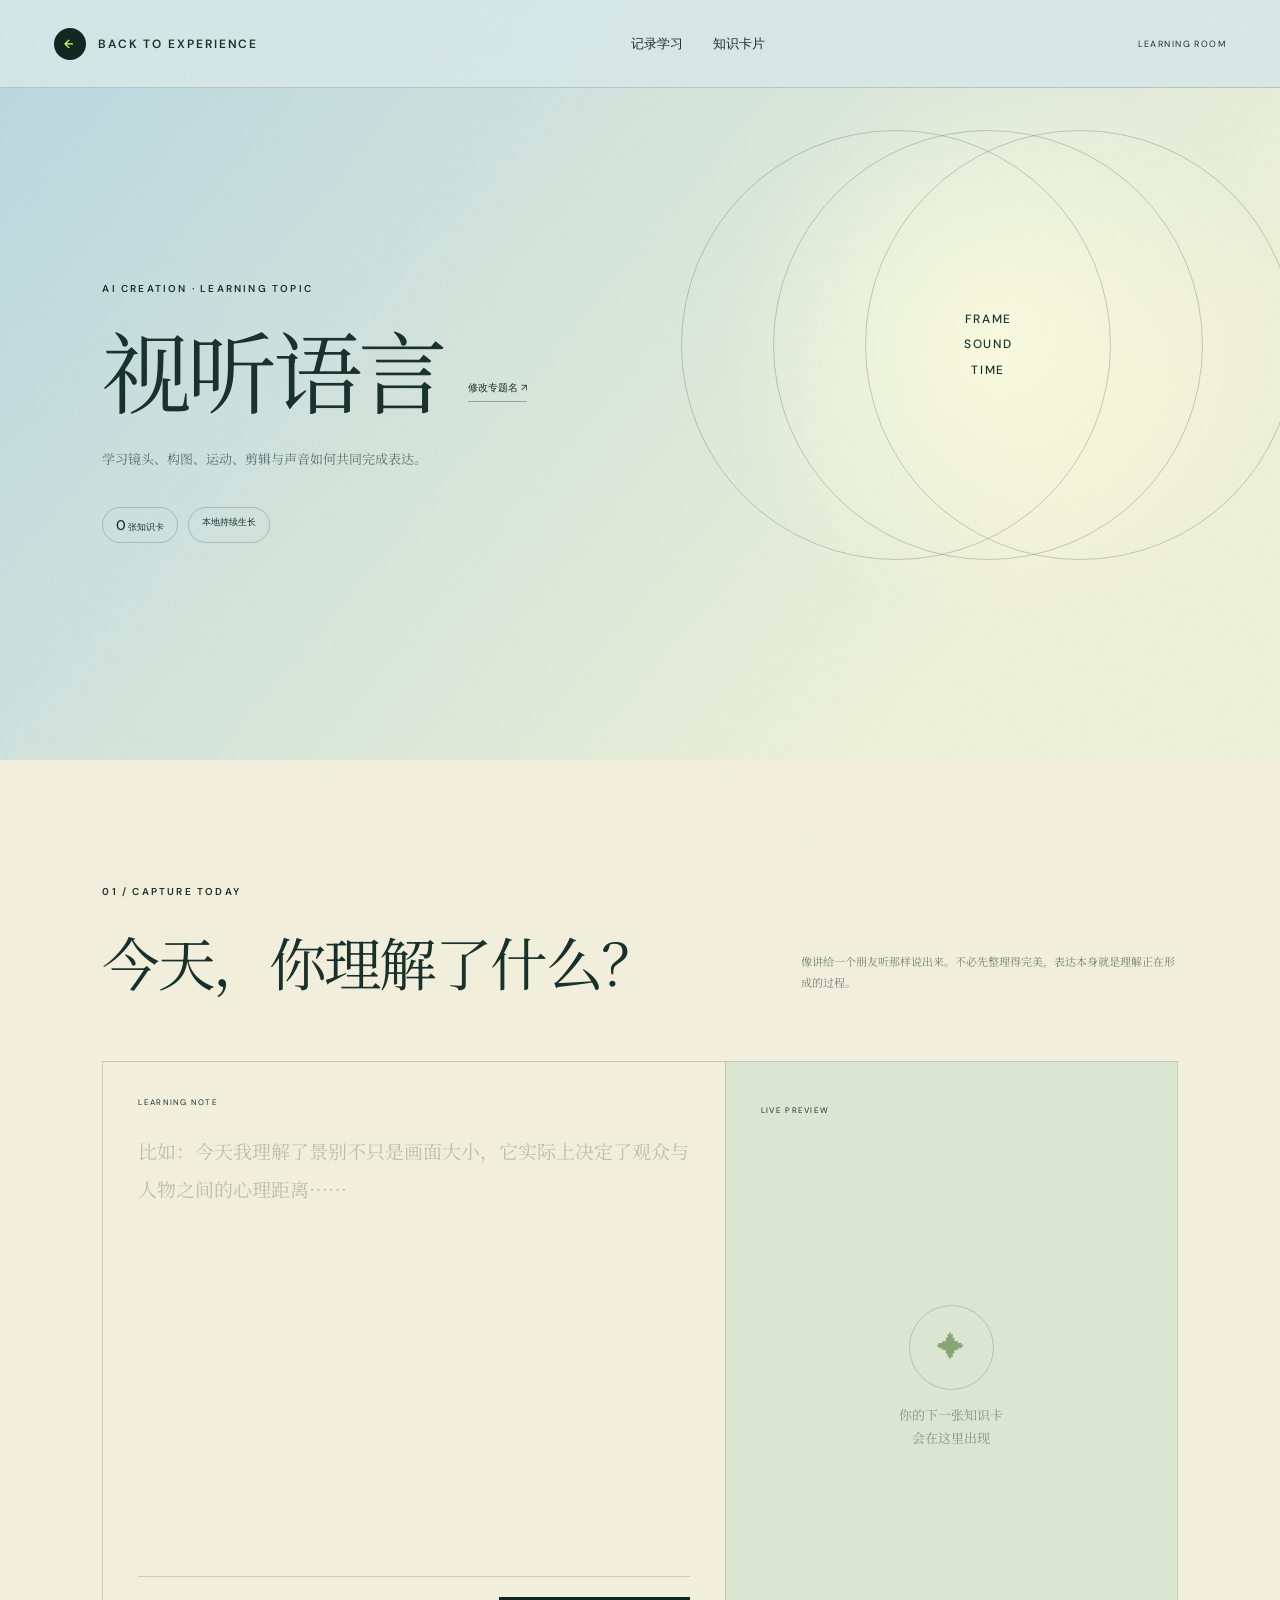
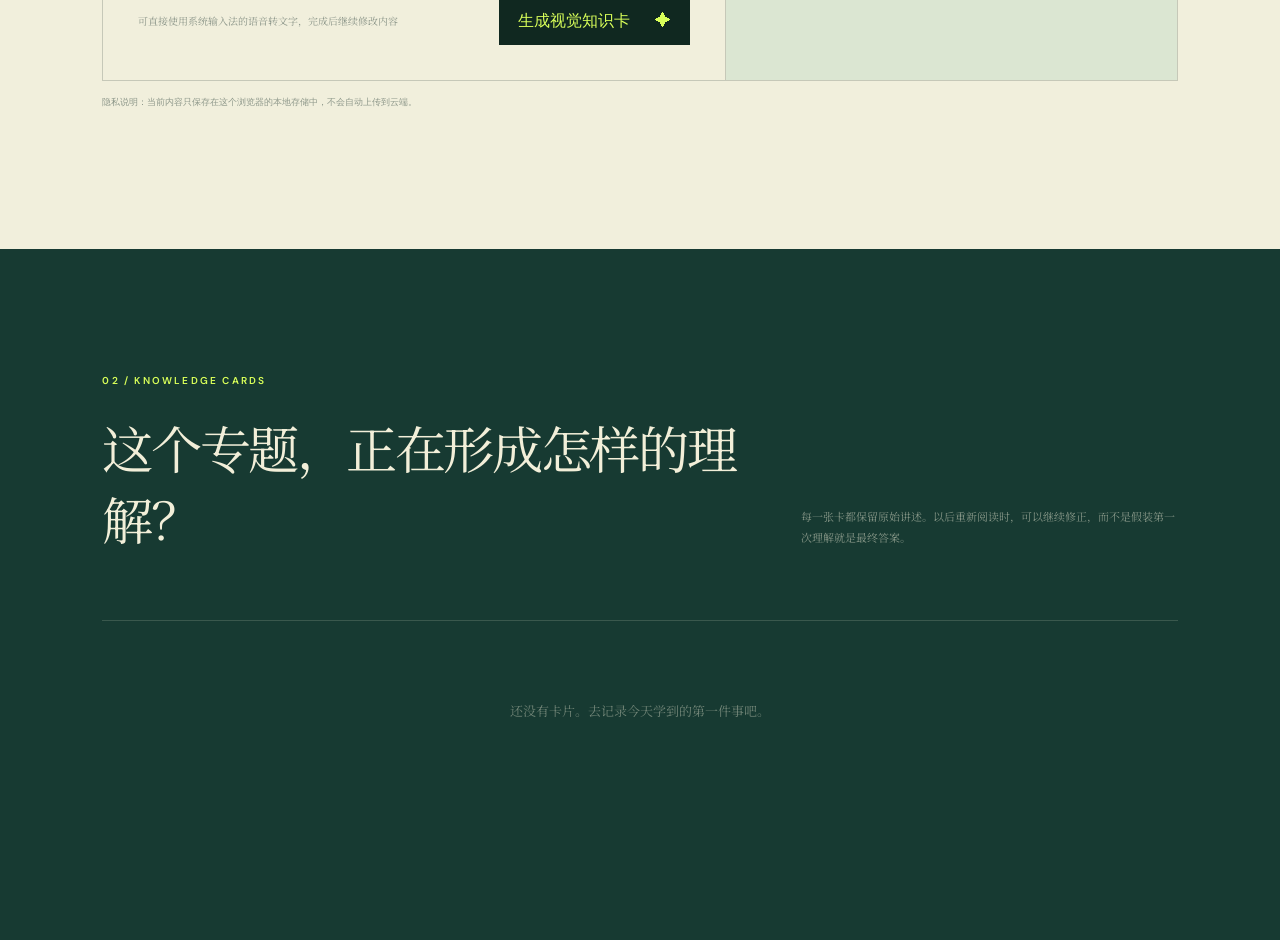
==== commit 5f46197b: "Improve structured learning card generation" ====
--- a/learning-topic.html
+++ b/learning-topic.html
@@ -93,6 +93,6 @@
         <div><button id="cancel-rename" type="button">取消</button><button id="save-rename" type="button">保存</button></div>
       </div>
     </div>
-    <script src="learning-topics.js"></script>
+    <script src="learning-topics.js?v=structured-card-3"></script>
   </body>
 </html>
--- a/styles.css
+++ b/styles.css
@@ -1932,10 +1932,128 @@
 .notes-grid i { margin-top:25px; font-size:8px; font-style:normal; }
 .experience-return { background:#23483c; }
 
+.ai-topic-zone {
+  padding: 75px 0 15px;
+  border-bottom: 1px solid rgba(25,49,43,.25);
+}
+.topic-zone-heading {
+  display: grid;
+  grid-template-columns: 58% 42%;
+  align-items: end;
+  margin-bottom: 38px;
+}
+.topic-zone-heading span { font-size:8px; letter-spacing:.16em; }
+.topic-zone-heading h3 { margin:12px 0 0; font:500 30px "Noto Serif SC"; }
+.topic-zone-heading > p { max-width:480px; margin:0 0 4px auto; color:rgba(25,49,43,.6); font:400 11px/1.9 "Noto Serif SC"; }
+.ai-topic-grid { display:grid; grid-template-columns:repeat(4,1fr); gap:12px; }
+.learning-topic-card, .new-topic-card {
+  min-height:430px;
+  padding:16px;
+  border:1px solid rgba(25,49,43,.23);
+  color:inherit;
+  background:rgba(255,255,255,.2);
+  text-decoration:none;
+  transition:transform .35s, background .35s, box-shadow .35s;
+}
+.learning-topic-card:hover, .new-topic-card:hover { transform:translateY(-8px); background:rgba(255,255,255,.55); box-shadow:0 20px 40px rgba(25,49,43,.08); }
+.topic-cover { height:235px; position:relative; overflow:hidden; padding:18px; color:var(--cream); background:var(--deep); }
+.topic-cover > span { position:relative; z-index:2; font-size:8px; letter-spacing:.15em; }
+.topic-cover i { position:absolute; width:180px; height:180px; right:-35px; top:30px; border:1px solid var(--topic-accent); border-radius:50%; opacity:.65; }
+.topic-cover i:nth-of-type(2) { right:18px; }
+.topic-cover i:nth-of-type(3) { right:72px; }
+.topic-cover strong { position:absolute; z-index:2; left:18px; bottom:20px; max-width:180px; font:500 28px/1.35 "Noto Serif SC"; }
+.topic-card-copy { padding:20px 5px 0; }
+.topic-card-copy small { color:#4f796d; font-size:7px; letter-spacing:.14em; }
+.topic-card-copy h4 { margin:9px 0 11px; font:500 20px "Noto Serif SC"; }
+.topic-card-copy p { min-height:55px; margin:0; color:rgba(25,49,43,.58); font:400 9px/1.75 "Noto Serif SC"; }
+.topic-card-copy > div { margin-top:18px; padding-top:12px; border-top:1px solid rgba(25,49,43,.18); display:flex; justify-content:space-between; font-size:8px; }
+.topic-card-copy b { font-weight:500; }
+.new-topic-card { border-style:dashed; display:flex; flex-direction:column; align-items:center; justify-content:center; cursor:pointer; }
+.new-topic-card > span { width:62px; height:62px; margin-bottom:22px; border:1px solid rgba(25,49,43,.3); border-radius:50%; display:grid; place-items:center; font:300 35px "DM Sans"; }
+.new-topic-card strong { font:500 18px "Noto Serif SC"; }
+.new-topic-card small { margin-top:9px; color:rgba(25,49,43,.48); }
+
+.learning-topic-page { background:#dce8e8; }
+.learning-nav { background:rgba(215,231,232,.88); }
+.topic-hero {
+  min-height:760px;
+  padding:165px 8vw 100px;
+  position:relative;
+  overflow:hidden;
+  display:flex;
+  align-items:center;
+  background:
+    radial-gradient(circle at 78% 45%,rgba(255,255,224,.76),transparent 26%),
+    linear-gradient(130deg,#b9d6df,#edf0d8 78%);
+}
+.topic-hero-copy { position:relative; z-index:2; max-width:900px; }
+.editable-topic-title { display:flex; align-items:end; gap:25px; }
+.editable-topic-title h1 { margin:0; font:400 clamp(58px,7vw,105px)/1.1 "Noto Serif SC"; letter-spacing:-.055em; }
+.editable-topic-title button { margin-bottom:16px; padding:0 0 6px; border:0; border-bottom:1px solid rgba(25,49,43,.35); background:transparent; cursor:pointer; font-size:10px; }
+.topic-hero-copy > p:not(.eyebrow) { max-width:560px; margin:28px 0 0; color:rgba(25,49,43,.64); font:400 13px/2 "Noto Serif SC"; }
+.topic-stats { margin-top:35px; display:flex; gap:10px; }
+.topic-stats span { padding:8px 13px; border:1px solid rgba(25,49,43,.22); border-radius:99px; font-size:9px; }
+.topic-stats strong { font-size:14px; font-weight:500; }
+.topic-hero-art { position:absolute; right:6vw; top:130px; width:430px; height:430px; }
+.topic-hero-art span { position:absolute; inset:0; border:1px solid rgba(25,49,43,.22); border-radius:50%; }
+.topic-hero-art span:nth-child(2) { transform:translateX(-92px); }
+.topic-hero-art span:nth-child(3) { transform:translateX(92px); }
+.topic-hero-art i { position:absolute; inset:0; display:grid; place-items:center; text-align:center; font:500 12px/2.1 "DM Sans"; font-style:normal; letter-spacing:.14em; }
+
+.learning-capture { padding:125px 8vw 140px; background:#f1efdc; }
+.capture-heading { display:grid; grid-template-columns:65% 35%; align-items:end; margin-bottom:60px; }
+.capture-heading h2 { margin:0; font:400 clamp(40px,4.5vw,65px)/1.35 "Noto Serif SC"; letter-spacing:-.045em; }
+.capture-heading > p { margin:0 0 8px; color:rgba(25,49,43,.58); font:400 11px/1.9 "Noto Serif SC"; }
+.capture-workspace { display:grid; grid-template-columns:58% 42%; min-height:620px; border:1px solid rgba(25,49,43,.2); }
+.capture-input { padding:35px; display:flex; flex-direction:column; border-right:1px solid rgba(25,49,43,.2); }
+.capture-input label, .card-preview-panel > p { font-size:8px; letter-spacing:.16em; }
+.capture-input textarea { flex:1; min-height:400px; margin:25px 0; padding:0; resize:none; outline:none; border:0; color:var(--ink); background:transparent; font:400 19px/2 "Noto Serif SC"; }
+.capture-input textarea::placeholder { color:rgba(25,49,43,.25); }
+.capture-actions { display:flex; align-items:center; gap:15px; padding-top:20px; border-top:1px solid rgba(25,49,43,.18); }
+.input-hint { margin-right:auto; color:rgba(25,49,43,.46); font:400 10px/1.6 "Noto Serif SC"; }
+.generate-card-button { height:48px; padding:0 19px; border:0; display:flex; align-items:center; gap:25px; color:var(--lime); background:var(--deep); cursor:pointer; }
+.generate-card-button b { font-weight:400; }
+.card-preview-panel { padding:35px; display:flex; flex-direction:column; background:#dbe6d2; }
+.empty-preview { flex:1; display:grid; place-items:center; align-content:center; text-align:center; color:rgba(25,49,43,.45); }
+.empty-preview > span { width:85px; height:85px; display:grid; place-items:center; border:1px solid rgba(25,49,43,.2); border-radius:50%; color:#86a677; font-size:28px; }
+.empty-preview p { font:400 13px/1.8 "Noto Serif SC"; }
+.generated-preview { margin:auto 0; }
+.generated-preview img { width:100%; display:block; box-shadow:0 18px 45px rgba(25,49,43,.15); }
+.generated-preview > div { margin-top:18px; display:flex; justify-content:flex-end; gap:8px; }
+.generated-preview button { padding:9px 13px; border:1px solid rgba(25,49,43,.24); background:transparent; cursor:pointer; font-size:9px; }
+.storage-note { margin:15px 0 0; color:rgba(25,49,43,.45); font-size:9px; }
+
+.learning-card-library { padding:125px 8vw 140px; color:var(--cream); background:#173a32; }
+.card-library-heading { display:grid; grid-template-columns:65% 35%; align-items:end; margin-bottom:65px; }
+.card-library-heading .section-index { color:var(--lime); }
+.card-library-heading h2 { max-width:800px; margin:0; font:400 clamp(38px,4vw,58px)/1.4 "Noto Serif SC"; letter-spacing:-.045em; }
+.card-library-heading > p { margin:0 0 7px; color:rgba(242,239,217,.5); font:400 11px/1.9 "Noto Serif SC"; }
+.learning-card-grid { display:grid; grid-template-columns:repeat(3,1fr); gap:16px; }
+.saved-learning-card { border:1px solid rgba(242,239,217,.18); background:rgba(255,255,255,.025); }
+.saved-learning-card img { width:100%; display:block; aspect-ratio:3/2; object-fit:cover; }
+.saved-learning-card > div { padding:22px; }
+.saved-learning-card span { color:var(--lime); font-size:8px; letter-spacing:.12em; }
+.saved-learning-card h3 { margin:12px 0; font:400 20px "Noto Serif SC"; }
+.saved-learning-card p { max-height:100px; overflow:hidden; margin:0; color:rgba(242,239,217,.5); font:400 10px/1.8 "Noto Serif SC"; }
+.saved-learning-card a { display:inline-block; margin-top:20px; padding-bottom:5px; border-bottom:1px solid rgba(242,239,217,.25); color:var(--cream); text-decoration:none; font-size:9px; }
+.empty-library { padding:80px 0; border-top:1px solid rgba(242,239,217,.16); color:rgba(242,239,217,.4); text-align:center; font:400 13px "Noto Serif SC"; }
+
+.rename-dialog { position:fixed; inset:0; z-index:300; display:grid; place-items:center; padding:20px; background:rgba(16,40,32,.55); backdrop-filter:blur(8px); }
+.rename-dialog[hidden] { display:none; }
+.rename-dialog > div { width:min(480px,100%); padding:30px; color:var(--cream); background:var(--deep); }
+.rename-dialog label { display:block; margin-bottom:12px; color:var(--lime); font-size:9px; letter-spacing:.14em; }
+.rename-dialog input, .rename-dialog textarea { width:100%; padding:13px; border:1px solid rgba(242,239,217,.2); outline:none; color:var(--cream); background:rgba(255,255,255,.04); font:400 14px "Noto Serif SC"; }
+.rename-dialog textarea { min-height:100px; margin-top:10px; resize:none; }
+.rename-dialog > div > div { margin-top:20px; display:flex; justify-content:flex-end; gap:8px; }
+.rename-dialog button { padding:9px 17px; border:1px solid rgba(242,239,217,.25); color:var(--cream); background:transparent; cursor:pointer; }
+#save-rename { color:var(--deep); background:var(--lime); border-color:var(--lime); }
+
 @media (max-width: 1100px) {
   .tool-dock { grid-template-columns:repeat(2,1fr); }
   .more-tools { min-height:240px; }
   .workbench-orbit { opacity:.25; right:-30px; }
+  .ai-topic-grid { grid-template-columns:repeat(2,1fr); }
+  .topic-hero-art { right:-180px; opacity:.35; }
 }
 
 @media (max-width: 900px) {
@@ -1974,6 +2092,11 @@
   .case-results { grid-template-columns:1fr; }
   .case-results > p { grid-column:auto; }
   .next-copy { padding-left:0; }
+  .topic-zone-heading, .capture-heading, .card-library-heading { grid-template-columns:1fr; gap:20px; }
+  .topic-zone-heading > p { margin-left:0; }
+  .capture-workspace { grid-template-columns:1fr; }
+  .capture-input { border-right:0; border-bottom:1px solid rgba(25,49,43,.2); }
+  .learning-card-grid { grid-template-columns:repeat(2,1fr); }
 }
 
 @media (max-width: 600px) {
@@ -2053,6 +2176,19 @@
   .case-decisions { grid-template-columns:1fr; }
   .case-results { grid-template-columns:repeat(2,1fr); }
   .case-results > p { grid-column:1/-1; }
+  .ai-topic-grid { grid-template-columns:1fr; }
+  .learning-topic-card, .new-topic-card { min-height:400px; }
+  .topic-hero { min-height:690px; padding:145px 24px 90px; }
+  .editable-topic-title { display:block; }
+  .editable-topic-title h1 { font-size:58px; }
+  .editable-topic-title button { margin-top:18px; }
+  .learning-capture, .learning-card-library { padding:80px 20px; }
+  .capture-input, .card-preview-panel { padding:24px; }
+  .capture-input textarea { min-height:330px; font-size:16px; }
+  .capture-actions { align-items:flex-start; flex-wrap:wrap; }
+  .input-hint { order:3; width:100%; }
+  .generate-card-button { margin-left:auto; }
+  .learning-card-grid { grid-template-columns:1fr; }
   .story-panel { padding: 65px 24px 35px; }
   .story-panel h2 { font-size: 32px; }
 }
